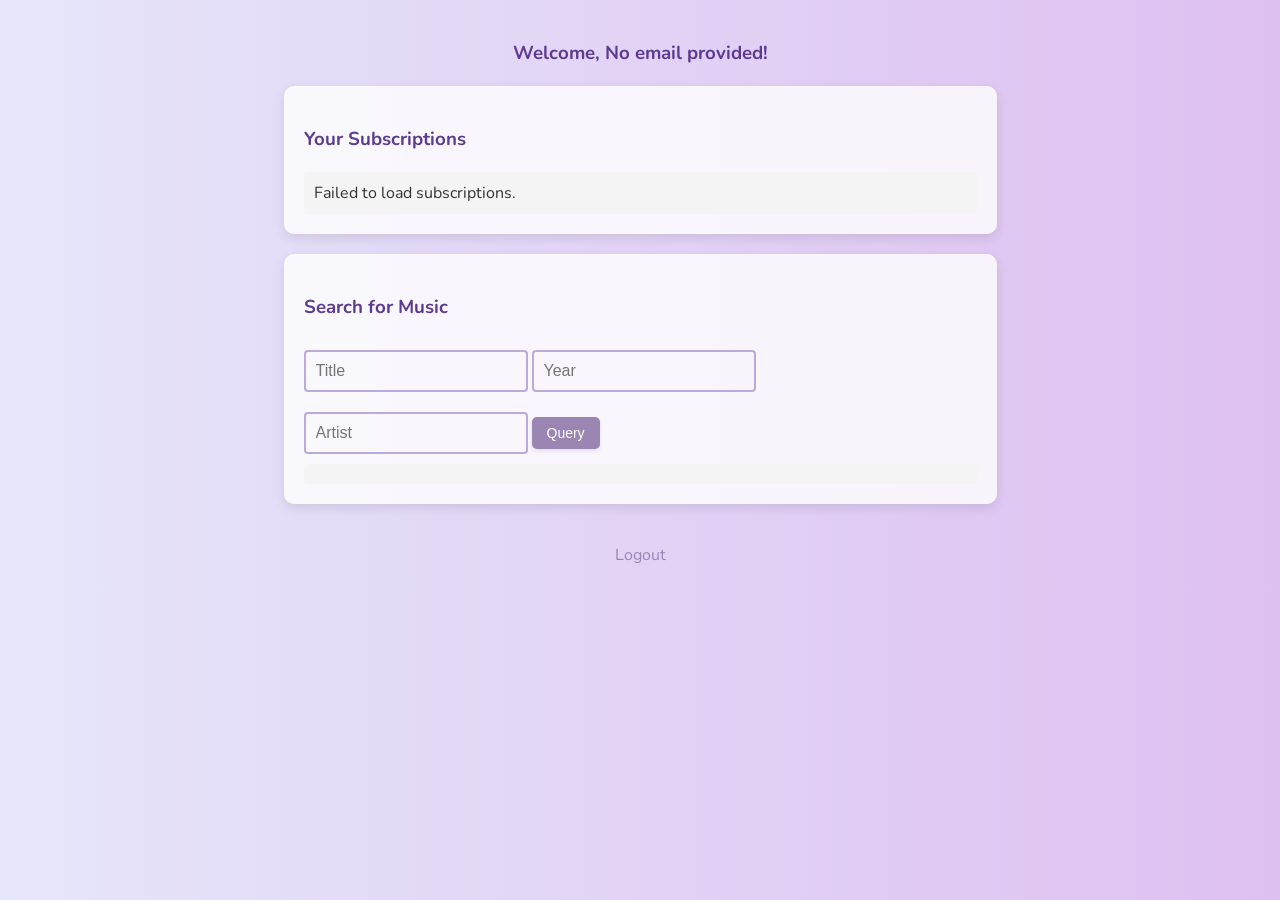
==== main.html @ 85cc28b9 "Initial commit" ====
<!DOCTYPE html>
<html lang="en">
<head>
    <meta charset="UTF-8">
    <meta name="viewport" content="width=device-width, initial-scale=1.0">
    <title>Main Page</title>
    <link href="https://fonts.googleapis.com/css2?family=Nunito:wght@300;400;700&display=swap" rel="stylesheet">
    <style>
        body {
            font-family: 'Nunito', sans-serif;
            background: linear-gradient(to right, #E6E6FA, #DEC0F1);
            color: #333;
            padding: 20px;
            margin: 0;
            display: flex;
            flex-direction: column;
            align-items: center;
        }

        h3 {
            color: #5D3B90;
            margin: 20px 0;
        }

        #userArea h3 {
            background: transparent;
            padding: 0;
            box-shadow: none;
        }

        #subscriptionArea, #queryArea {
            background: rgba(255, 255, 255, 0.8);
            padding: 20px;
            margin-bottom: 20px;
            border-radius: 10px;
            box-shadow: 0 4px 12px rgba(0,0,0,0.1);
            width: 673px;
        }

        input[type="text"], button {
            width: auto; /* Adjust based on input */
            max-width: 100%;
            padding: 10px;
            margin: 10px 0;
            border: 2px solid #BAABDA;
            border-radius: 4px;
            background: transparent;
            color: #333;
            font-size: 16px;
        }

        button {
            background-color: #9A85B3; /* Deeper lavender */
            color: white;
            border: none;
            padding: 8px 15px; /* Smaller padding */
            margin-top: 10px;
            border-radius: 5px; /* Rounded edges */
            cursor: pointer;
            transition: background-color 0.3s, transform 0.2s;
            font-size: 14px; /* Smaller font size */
            box-shadow: 0 2px 4px rgba(0, 0, 0, 0.1); /* Subtle shadow for depth */
        }
        
        button:hover {
            background-color: #837AA6; /* Even deeper lavender */
            transform: scale(1.05); /* Slightly larger on hover */
        }
        
        button:active {
            transform: scale(0.95); /* Slightly smaller when clicked */
        }
        
        a#logoutLink {
            color: #9A85B3;
            text-decoration: none;
            font-size: 16px;
            margin-top: 20px;
        }

        a#logoutLink:hover {
            text-decoration: underline;
        }

        #subscriptionsList, #queryResults {
            padding: 10px;
            background-color: #f4f4f4; /* Light gray for contrast */
            border-radius: 4px;
        }

        .musicItem {
            display: flex;
            align-items: center;
            background: white;
            padding: 10px;
            margin: 10px 0;
            border-radius: 8px;
            box-shadow: 0 2px 4px rgba(0,0,0,0.15);
            overflow: hidden; /* Keeps everything neatly contained within the card */
        }

        .musicItemImage {
            flex: 0 0 auto; /* Don't grow or shrink but based on image size */
            width: 100px; /* Fixed width for the image */
            height: 100px; /* Fixed height for the image */
            margin-right: 20px; /* Space between the image and the text */
            border-radius: 50%; /* Circular image */
            object-fit: cover; /* Ensures the image covers the area */
        }

        .musicItemInfo {
            flex: 1; /* Take up the remaining space */
        }

        .musicItem h4, .musicItem p {
            margin: 5px 0;
        }       
    </style>
</head>
<body>
    <div id="userArea">
        <h3>Welcome, <span id="userName">User</span>!</h3>
    </div>

    <div id="subscriptionArea">
        <h3>Your Subscriptions</h3>
        <div id="subscriptionsList">No subscriptions yet.</div>
    </div>

    <div id="queryArea">
        <h3>Search for Music</h3>
        <input type="text" id="title" placeholder="Title">
        <input type="text" id="year" placeholder="Year">
        <input type="text" id="artist" placeholder="Artist">
        <button onclick="queryMusic()">Query</button>
        <div id="queryResults"></div>
    </div>

    <a href="index.html" id="logoutLink">Logout</a>

    <script src="main.js"></script>
</body>
</html>
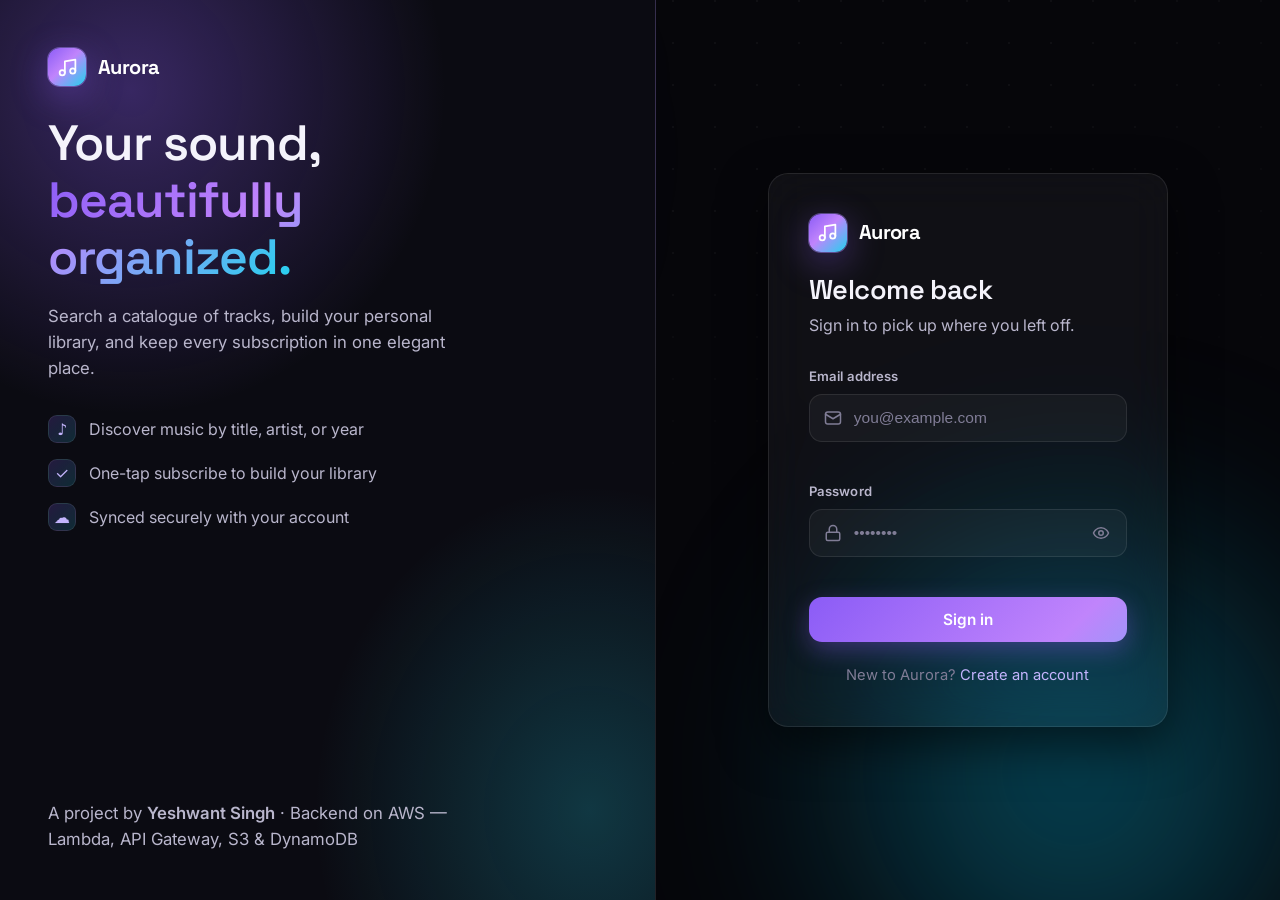
==== commit bc8e52f0: "Add files via upload Redesign: Aurora premium UI" ====
--- a/main.html
+++ b/main.html
@@ -1,143 +1,90 @@
 <!DOCTYPE html>
 <html lang="en">
 <head>
-    <meta charset="UTF-8">
-    <meta name="viewport" content="width=device-width, initial-scale=1.0">
-    <title>Main Page</title>
-    <link href="https://fonts.googleapis.com/css2?family=Nunito:wght@300;400;700&display=swap" rel="stylesheet">
-    <style>
-        body {
-            font-family: 'Nunito', sans-serif;
-            background: linear-gradient(to right, #E6E6FA, #DEC0F1);
-            color: #333;
-            padding: 20px;
-            margin: 0;
-            display: flex;
-            flex-direction: column;
-            align-items: center;
-        }
-
-        h3 {
-            color: #5D3B90;
-            margin: 20px 0;
-        }
-
-        #userArea h3 {
-            background: transparent;
-            padding: 0;
-            box-shadow: none;
-        }
-
-        #subscriptionArea, #queryArea {
-            background: rgba(255, 255, 255, 0.8);
-            padding: 20px;
-            margin-bottom: 20px;
-            border-radius: 10px;
-            box-shadow: 0 4px 12px rgba(0,0,0,0.1);
-            width: 673px;
-        }
-
-        input[type="text"], button {
-            width: auto; /* Adjust based on input */
-            max-width: 100%;
-            padding: 10px;
-            margin: 10px 0;
-            border: 2px solid #BAABDA;
-            border-radius: 4px;
-            background: transparent;
-            color: #333;
-            font-size: 16px;
-        }
-
-        button {
-            background-color: #9A85B3; /* Deeper lavender */
-            color: white;
-            border: none;
-            padding: 8px 15px; /* Smaller padding */
-            margin-top: 10px;
-            border-radius: 5px; /* Rounded edges */
-            cursor: pointer;
-            transition: background-color 0.3s, transform 0.2s;
-            font-size: 14px; /* Smaller font size */
-            box-shadow: 0 2px 4px rgba(0, 0, 0, 0.1); /* Subtle shadow for depth */
-        }
-        
-        button:hover {
-            background-color: #837AA6; /* Even deeper lavender */
-            transform: scale(1.05); /* Slightly larger on hover */
-        }
-        
-        button:active {
-            transform: scale(0.95); /* Slightly smaller when clicked */
-        }
-        
-        a#logoutLink {
-            color: #9A85B3;
-            text-decoration: none;
-            font-size: 16px;
-            margin-top: 20px;
-        }
-
-        a#logoutLink:hover {
-            text-decoration: underline;
-        }
-
-        #subscriptionsList, #queryResults {
-            padding: 10px;
-            background-color: #f4f4f4; /* Light gray for contrast */
-            border-radius: 4px;
-        }
-
-        .musicItem {
-            display: flex;
-            align-items: center;
-            background: white;
-            padding: 10px;
-            margin: 10px 0;
-            border-radius: 8px;
-            box-shadow: 0 2px 4px rgba(0,0,0,0.15);
-            overflow: hidden; /* Keeps everything neatly contained within the card */
-        }
-
-        .musicItemImage {
-            flex: 0 0 auto; /* Don't grow or shrink but based on image size */
-            width: 100px; /* Fixed width for the image */
-            height: 100px; /* Fixed height for the image */
-            margin-right: 20px; /* Space between the image and the text */
-            border-radius: 50%; /* Circular image */
-            object-fit: cover; /* Ensures the image covers the area */
-        }
-
-        .musicItemInfo {
-            flex: 1; /* Take up the remaining space */
-        }
-
-        .musicItem h4, .musicItem p {
-            margin: 5px 0;
-        }       
-    </style>
+  <meta charset="UTF-8">
+  <meta name="viewport" content="width=device-width, initial-scale=1.0">
+  <meta name="theme-color" content="#06060a">
+  <title>Aurora — Your Library</title>
+  <meta name="description" content="Search music and manage your Aurora subscriptions.">
+  <link rel="preconnect" href="https://fonts.googleapis.com">
+  <link rel="preconnect" href="https://fonts.gstatic.com" crossorigin>
+  <link href="https://fonts.googleapis.com/css2?family=Inter:wght@400;500;600;700&family=Space+Grotesk:wght@500;600;700&display=swap" rel="stylesheet">
+  <link rel="stylesheet" href="assets/css/styles.css">
 </head>
 <body>
-    <div id="userArea">
-        <h3>Welcome, <span id="userName">User</span>!</h3>
+  <a class="skip-link" href="#main">Skip to content</a>
+  <div class="aurora" aria-hidden="true"></div>
+  <div class="aurora-grid" aria-hidden="true"></div>
+
+  <!-- Top navigation -->
+  <header class="nav">
+    <a class="brand" href="main.html" aria-label="Aurora home">
+      <span class="brand-mark" id="brandMark"></span> Aurora
+    </a>
+    <div class="nav-user">
+      <div class="who" id="who">
+        <small>Signed in as</small>
+        <strong id="userName">Loading…</strong>
+      </div>
+      <div class="avatar" id="avatar" aria-hidden="true">A</div>
+      <button class="btn btn-ghost btn-sm" id="logoutBtn" type="button">
+        <svg viewBox="0 0 24 24" fill="none" stroke="currentColor" stroke-width="2" stroke-linecap="round" stroke-linejoin="round" width="16" height="16" aria-hidden="true"><path d="M9 21H5a2 2 0 0 1-2-2V5a2 2 0 0 1 2-2h4"/><path d="m16 17 5-5-5-5"/><path d="M21 12H9"/></svg>
+        Log out
+      </button>
     </div>
+  </header>
 
-    <div id="subscriptionArea">
-        <h3>Your Subscriptions</h3>
-        <div id="subscriptionsList">No subscriptions yet.</div>
-    </div>
+  <main id="main" class="container page">
+    <!-- Hero + search -->
+    <section class="hero">
+      <h1>Find your next <span class="gradient-text">favourite track</span></h1>
+      <p>Search the catalogue by title, release year, or artist — then add what you love to your library.</p>
+    </section>
 
-    <div id="queryArea">
-        <h3>Search for Music</h3>
-        <input type="text" id="title" placeholder="Title">
-        <input type="text" id="year" placeholder="Year">
-        <input type="text" id="artist" placeholder="Artist">
-        <button onclick="queryMusic()">Query</button>
-        <div id="queryResults"></div>
-    </div>
+    <form class="search-card glass" id="searchForm" role="search" aria-label="Search music">
+      <div class="search-grid">
+        <div class="field">
+          <label for="title">Title</label>
+          <input class="input no-icon" type="text" id="title" placeholder="e.g. Bohemian Rhapsody">
+        </div>
+        <div class="field">
+          <label for="year">Year</label>
+          <input class="input no-icon" type="text" id="year" inputmode="numeric" placeholder="e.g. 1975">
+        </div>
+        <div class="field">
+          <label for="artist">Artist</label>
+          <input class="input no-icon" type="text" id="artist" placeholder="e.g. Queen">
+        </div>
+        <button class="btn" id="searchBtn" type="submit">
+          <span class="btn-label">
+            <svg viewBox="0 0 24 24" fill="none" stroke="currentColor" stroke-width="2.2" stroke-linecap="round" stroke-linejoin="round" width="17" height="17" aria-hidden="true" style="margin-right:7px;vertical-align:-3px;"><circle cx="11" cy="11" r="8"/><path d="m21 21-4.3-4.3"/></svg>Search
+          </span>
+          <span class="spinner" aria-hidden="true"></span>
+        </button>
+      </div>
+    </form>
 
-    <a href="index.html" id="logoutLink">Logout</a>
+    <!-- Search results -->
+    <section class="section" id="resultsSection" hidden>
+      <div class="section-head">
+        <h2>Search results <span class="count-pill" id="resultsCount">0</span></h2>
+      </div>
+      <div class="grid" id="queryResults" aria-live="polite"></div>
+    </section>
 
-    <script src="main.js"></script>
+    <!-- Library -->
+    <section class="section" id="librarySection">
+      <div class="section-head">
+        <h2>
+          <svg viewBox="0 0 24 24" fill="none" stroke="currentColor" stroke-width="2" stroke-linecap="round" stroke-linejoin="round" width="20" height="20" aria-hidden="true"><path d="M9 18V5l12-2v13"/><circle cx="6" cy="18" r="3"/><circle cx="18" cy="16" r="3"/></svg>
+          Your library <span class="count-pill" id="libraryCount">0</span>
+        </h2>
+      </div>
+      <div class="grid" id="subscriptionsList" aria-live="polite"></div>
+    </section>
+  </main>
+
+  <script src="assets/js/config.js"></script>
+  <script src="assets/js/main.js"></script>
 </body>
 </html>
--- a/assets/css/styles.css
+++ b/assets/css/styles.css
@@ -0,0 +1,627 @@
+/* ============================================================
+   Aurora — Music Subscriptions
+   Premium dark design system
+   ============================================================ */
+
+/* ---------- Design tokens ---------- */
+:root {
+  /* Surfaces */
+  --bg-0: #06060a;
+  --bg-1: #0b0b12;
+  --bg-2: #101019;
+  --surface: rgba(255, 255, 255, 0.045);
+  --surface-2: rgba(255, 255, 255, 0.07);
+  --surface-3: rgba(255, 255, 255, 0.10);
+  --border: rgba(255, 255, 255, 0.09);
+  --border-strong: rgba(255, 255, 255, 0.16);
+
+  /* Text */
+  --text: #f4f3fb;
+  --text-dim: #b9b6cc;
+  --text-mute: #807d96;
+
+  /* Brand (lavender lineage, elevated) */
+  --accent: #a78bfa;
+  --accent-strong: #8b5cf6;
+  --accent-soft: #c4b5fd;
+  --cyan: #22d3ee;
+  --pink: #f472b6;
+  --grad: linear-gradient(135deg, #8b5cf6 0%, #c084fc 45%, #22d3ee 100%);
+  --grad-soft: linear-gradient(135deg, rgba(139,92,246,0.20), rgba(34,211,238,0.16));
+
+  /* Status */
+  --success: #34d399;
+  --danger: #fb7185;
+  --warning: #fbbf24;
+
+  /* Effects */
+  --radius: 20px;
+  --radius-sm: 13px;
+  --radius-pill: 999px;
+  --shadow-sm: 0 4px 16px rgba(0, 0, 0, 0.35);
+  --shadow: 0 18px 48px rgba(0, 0, 0, 0.55);
+  --glow: 0 0 0 1px rgba(167, 139, 250, 0.45), 0 10px 36px rgba(139, 92, 246, 0.40);
+  --ring: 0 0 0 3px rgba(167, 139, 250, 0.45);
+
+  --ease: cubic-bezier(0.22, 1, 0.36, 1);
+  --speed: 0.35s;
+}
+
+/* ---------- Reset ---------- */
+*, *::before, *::after { box-sizing: border-box; }
+html { -webkit-text-size-adjust: 100%; scroll-behavior: smooth; }
+body {
+  margin: 0;
+  min-height: 100vh;
+  font-family: 'Inter', system-ui, -apple-system, sans-serif;
+  color: var(--text);
+  background: var(--bg-0);
+  line-height: 1.55;
+  -webkit-font-smoothing: antialiased;
+  text-rendering: optimizeLegibility;
+  overflow-x: hidden;
+}
+h1, h2, h3, h4 {
+  font-family: 'Space Grotesk', 'Inter', sans-serif;
+  font-weight: 600;
+  letter-spacing: -0.02em;
+  line-height: 1.15;
+  margin: 0;
+}
+p { margin: 0; }
+a { color: var(--accent-soft); text-decoration: none; transition: color var(--speed) var(--ease); }
+a:hover { color: #fff; }
+img { display: block; max-width: 100%; }
+button { font-family: inherit; cursor: pointer; }
+
+/* ---------- Animated aurora background ---------- */
+.aurora {
+  position: fixed;
+  inset: 0;
+  z-index: -2;
+  background: var(--bg-0);
+  overflow: hidden;
+}
+.aurora::before,
+.aurora::after {
+  content: "";
+  position: absolute;
+  width: 60vmax;
+  height: 60vmax;
+  border-radius: 50%;
+  filter: blur(90px);
+  opacity: 0.55;
+  will-change: transform;
+}
+.aurora::before {
+  background: radial-gradient(circle at center, #7c3aed, transparent 60%);
+  top: -18vmax; left: -12vmax;
+  animation: drift1 22s var(--ease) infinite alternate;
+}
+.aurora::after {
+  background: radial-gradient(circle at center, #0891b2, transparent 60%);
+  bottom: -20vmax; right: -14vmax;
+  animation: drift2 26s var(--ease) infinite alternate;
+}
+.aurora-grid {
+  position: fixed;
+  inset: 0;
+  z-index: -1;
+  background-image:
+    radial-gradient(circle at 1px 1px, rgba(255,255,255,0.04) 1px, transparent 0);
+  background-size: 42px 42px;
+  mask-image: radial-gradient(ellipse 80% 60% at 50% 0%, #000 40%, transparent 100%);
+  pointer-events: none;
+}
+@keyframes drift1 {
+  to { transform: translate(18vmax, 12vmax) scale(1.2); }
+}
+@keyframes drift2 {
+  to { transform: translate(-16vmax, -10vmax) scale(1.15); }
+}
+
+/* ---------- Reusable bits ---------- */
+.glass {
+  background: var(--surface);
+  border: 1px solid var(--border);
+  border-radius: var(--radius);
+  backdrop-filter: blur(22px) saturate(140%);
+  -webkit-backdrop-filter: blur(22px) saturate(140%);
+  box-shadow: var(--shadow);
+}
+.brand {
+  display: inline-flex;
+  align-items: center;
+  gap: 12px;
+  font-family: 'Space Grotesk', sans-serif;
+  font-weight: 700;
+  font-size: 1.25rem;
+  letter-spacing: -0.03em;
+  color: #fff;
+}
+.brand-mark {
+  width: 38px; height: 38px;
+  display: grid; place-items: center;
+  border-radius: 12px;
+  background: var(--grad);
+  box-shadow: var(--glow);
+  flex: 0 0 auto;
+}
+.brand-mark svg { width: 21px; height: 21px; }
+.gradient-text {
+  background: var(--grad);
+  -webkit-background-clip: text;
+  background-clip: text;
+  color: transparent;
+}
+
+/* Skip link (a11y) */
+.skip-link {
+  position: absolute;
+  left: 14px; top: -60px;
+  z-index: 2000;
+  padding: 10px 18px;
+  border-radius: 10px;
+  background: var(--accent-strong);
+  color: #fff;
+  font-weight: 600;
+  transition: top 0.2s var(--ease);
+}
+.skip-link:focus { top: 14px; color: #fff; }
+
+/* ---------- Buttons ---------- */
+.btn {
+  position: relative;
+  display: inline-flex;
+  align-items: center;
+  justify-content: center;
+  gap: 9px;
+  border: none;
+  border-radius: var(--radius-sm);
+  padding: 13px 22px;
+  font-size: 0.96rem;
+  font-weight: 600;
+  color: #fff;
+  background: var(--grad);
+  background-size: 180% 180%;
+  box-shadow: 0 8px 24px rgba(139, 92, 246, 0.35);
+  transition: transform var(--speed) var(--ease), box-shadow var(--speed) var(--ease), background-position var(--speed) var(--ease), filter var(--speed) var(--ease);
+  overflow: hidden;
+}
+.btn:hover { transform: translateY(-2px); box-shadow: var(--glow); background-position: 100% 0; }
+.btn:active { transform: translateY(0) scale(0.98); }
+.btn[disabled] { opacity: 0.65; cursor: not-allowed; transform: none; filter: saturate(0.7); }
+.btn-full { width: 100%; }
+
+.btn-ghost {
+  background: var(--surface-2);
+  box-shadow: inset 0 0 0 1px var(--border);
+  color: var(--text);
+}
+.btn-ghost:hover {
+  background: var(--surface-3);
+  box-shadow: inset 0 0 0 1px var(--border-strong);
+}
+.btn-danger {
+  background: linear-gradient(135deg, #f43f5e, #fb7185);
+  box-shadow: 0 8px 24px rgba(244, 63, 94, 0.3);
+}
+.btn-sm { padding: 9px 16px; font-size: 0.85rem; border-radius: 10px; }
+
+/* spinner inside buttons */
+.btn .spinner { width: 17px; height: 17px; display: none; }
+.btn.loading .btn-label { visibility: hidden; }
+.btn.loading .spinner { display: block; position: absolute; }
+.spinner {
+  border: 2.5px solid rgba(255,255,255,0.35);
+  border-top-color: #fff;
+  border-radius: 50%;
+  animation: spin 0.7s linear infinite;
+}
+@keyframes spin { to { transform: rotate(360deg); } }
+
+/* ---------- Form fields ---------- */
+.field { margin-bottom: 18px; }
+.field > label {
+  display: block;
+  font-size: 0.82rem;
+  font-weight: 600;
+  color: var(--text-dim);
+  margin-bottom: 8px;
+  letter-spacing: 0.01em;
+}
+.input-wrap { position: relative; display: flex; align-items: center; }
+.input-wrap .leading-icon {
+  position: absolute; left: 15px;
+  width: 18px; height: 18px;
+  color: var(--text-mute);
+  pointer-events: none;
+}
+.input {
+  width: 100%;
+  padding: 14px 16px 14px 44px;
+  font-size: 0.97rem;
+  color: var(--text);
+  background: rgba(255, 255, 255, 0.04);
+  border: 1px solid var(--border);
+  border-radius: var(--radius-sm);
+  transition: border-color var(--speed) var(--ease), box-shadow var(--speed) var(--ease), background var(--speed) var(--ease);
+}
+.input::placeholder { color: var(--text-mute); }
+.input:hover { border-color: var(--border-strong); }
+.input:focus {
+  outline: none;
+  border-color: var(--accent);
+  background: rgba(255, 255, 255, 0.06);
+  box-shadow: var(--ring);
+}
+.input.no-icon { padding-left: 16px; }
+.input[aria-invalid="true"] {
+  border-color: var(--danger);
+  box-shadow: 0 0 0 3px rgba(251, 113, 133, 0.3);
+}
+.toggle-pass {
+  position: absolute; right: 8px;
+  display: grid; place-items: center;
+  width: 36px; height: 36px;
+  border: none; background: transparent;
+  color: var(--text-mute);
+  border-radius: 9px;
+  transition: color var(--speed) var(--ease), background var(--speed) var(--ease);
+}
+.toggle-pass:hover { color: var(--text); background: var(--surface-2); }
+.toggle-pass:focus-visible { outline: none; box-shadow: var(--ring); color: var(--text); }
+
+.field-msg {
+  display: block;
+  min-height: 1.1em;
+  margin-top: 7px;
+  font-size: 0.8rem;
+  color: var(--danger);
+}
+
+/* Password strength meter */
+.strength { margin-top: 10px; }
+.strength-bar {
+  height: 6px;
+  border-radius: 999px;
+  background: var(--surface-3);
+  overflow: hidden;
+}
+.strength-bar > span {
+  display: block; height: 100%; width: 0;
+  border-radius: 999px;
+  transition: width var(--speed) var(--ease), background var(--speed) var(--ease);
+}
+.strength-label { font-size: 0.76rem; color: var(--text-mute); margin-top: 6px; display: block; }
+
+/* ---------- Auth split layout ---------- */
+.auth {
+  display: grid;
+  grid-template-columns: 1.05fr 1fr;
+  min-height: 100vh;
+}
+.auth-brand {
+  position: relative;
+  display: flex;
+  flex-direction: column;
+  justify-content: space-between;
+  padding: 48px;
+  overflow: hidden;
+  background:
+    radial-gradient(80% 60% at 20% 10%, rgba(139,92,246,0.35), transparent 60%),
+    radial-gradient(70% 60% at 90% 90%, rgba(34,211,238,0.22), transparent 60%),
+    var(--bg-1);
+  border-right: 1px solid var(--border);
+}
+.auth-brand-inner { position: relative; z-index: 2; max-width: 460px; }
+.auth-brand h1 {
+  font-size: clamp(2rem, 4vw, 3.1rem);
+  margin: 28px 0 18px;
+}
+.auth-brand p { color: var(--text-dim); font-size: 1.05rem; max-width: 40ch; }
+.auth-features { list-style: none; padding: 0; margin: 34px 0 0; display: grid; gap: 16px; }
+.auth-features li { display: flex; gap: 13px; align-items: center; color: var(--text-dim); }
+.auth-features .tick {
+  flex: 0 0 auto;
+  width: 28px; height: 28px;
+  display: grid; place-items: center;
+  border-radius: 9px;
+  background: var(--grad-soft);
+  color: var(--accent-soft);
+  border: 1px solid var(--border);
+}
+.auth-foot { position: relative; z-index: 2; color: var(--text-mute); font-size: 0.85rem; }
+
+/* Equalizer animation in brand panel */
+.equalizer { display: flex; align-items: flex-end; gap: 6px; height: 60px; margin-top: 8px; }
+.equalizer span {
+  width: 7px; border-radius: 6px;
+  background: var(--grad);
+  animation: eq 1.4s var(--ease) infinite;
+}
+.equalizer span:nth-child(1) { animation-delay: -0.2s; }
+.equalizer span:nth-child(2) { animation-delay: -0.6s; }
+.equalizer span:nth-child(3) { animation-delay: -0.1s; }
+.equalizer span:nth-child(4) { animation-delay: -0.8s; }
+.equalizer span:nth-child(5) { animation-delay: -0.4s; }
+.equalizer span:nth-child(6) { animation-delay: -0.5s; }
+@keyframes eq { 0%,100% { height: 18%; } 50% { height: 100%; } }
+
+.auth-form-wrap {
+  display: flex;
+  align-items: center;
+  justify-content: center;
+  padding: 40px 28px;
+}
+.auth-card {
+  width: 100%;
+  max-width: 400px;
+  padding: 40px;
+  animation: rise 0.7s var(--ease) both;
+}
+.auth-card h2 { font-size: 1.7rem; margin-bottom: 8px; }
+.auth-card .sub { color: var(--text-dim); margin-bottom: 28px; }
+.auth-alt { text-align: center; margin-top: 22px; color: var(--text-mute); font-size: 0.92rem; }
+@keyframes rise { from { opacity: 0; transform: translateY(22px); } to { opacity: 1; transform: none; } }
+
+/* ---------- App shell / nav ---------- */
+.nav {
+  position: sticky;
+  top: 0;
+  z-index: 100;
+  display: flex;
+  align-items: center;
+  justify-content: space-between;
+  gap: 16px;
+  padding: 14px 24px;
+  background: rgba(11, 11, 18, 0.72);
+  backdrop-filter: blur(18px) saturate(140%);
+  -webkit-backdrop-filter: blur(18px) saturate(140%);
+  border-bottom: 1px solid var(--border);
+}
+.nav-user { display: flex; align-items: center; gap: 14px; }
+.avatar {
+  width: 40px; height: 40px;
+  display: grid; place-items: center;
+  border-radius: 50%;
+  background: var(--grad);
+  color: #fff; font-weight: 700;
+  box-shadow: var(--glow);
+  flex: 0 0 auto;
+  text-transform: uppercase;
+}
+.nav-user .who { line-height: 1.2; }
+.nav-user .who small { display: block; color: var(--text-mute); font-size: 0.74rem; }
+.nav-user .who strong { font-size: 0.96rem; font-weight: 600; }
+
+.container { max-width: 1120px; margin: 0 auto; padding: 0 24px; }
+.page { padding: 36px 0 80px; }
+
+/* Hero / search */
+.hero { text-align: center; padding: 30px 0 8px; animation: rise 0.6s var(--ease) both; }
+.hero h1 { font-size: clamp(1.9rem, 4vw, 2.9rem); margin-bottom: 10px; }
+.hero p { color: var(--text-dim); max-width: 52ch; margin: 0 auto; }
+
+.search-card { margin: 26px auto 0; max-width: 880px; padding: 22px; }
+.search-grid {
+  display: grid;
+  grid-template-columns: 2fr 1fr 1.5fr auto;
+  gap: 12px;
+  align-items: end;
+}
+.search-grid .field { margin: 0; }
+
+/* Section heading */
+.section { margin-top: 48px; animation: rise 0.6s var(--ease) both; }
+.section-head {
+  display: flex;
+  align-items: center;
+  justify-content: space-between;
+  gap: 14px;
+  margin-bottom: 18px;
+}
+.section-head h2 { font-size: 1.4rem; display: flex; align-items: center; gap: 11px; }
+.count-pill {
+  font-family: 'Inter', sans-serif;
+  font-size: 0.78rem; font-weight: 600;
+  color: var(--accent-soft);
+  background: var(--grad-soft);
+  border: 1px solid var(--border);
+  padding: 3px 11px; border-radius: var(--radius-pill);
+}
+
+/* ---------- Music card grid ---------- */
+.grid {
+  display: grid;
+  grid-template-columns: repeat(auto-fill, minmax(220px, 1fr));
+  gap: 18px;
+}
+.card {
+  position: relative;
+  display: flex;
+  flex-direction: column;
+  border-radius: var(--radius);
+  background: var(--surface);
+  border: 1px solid var(--border);
+  overflow: hidden;
+  transition: transform var(--speed) var(--ease), border-color var(--speed) var(--ease), box-shadow var(--speed) var(--ease);
+  animation: rise 0.5s var(--ease) both;
+}
+.card:hover {
+  transform: translateY(-6px);
+  border-color: var(--border-strong);
+  box-shadow: var(--shadow);
+}
+.card-art {
+  position: relative;
+  aspect-ratio: 1 / 1;
+  overflow: hidden;
+  background: linear-gradient(135deg, #1c1830, #0f1626);
+}
+.card-art img {
+  width: 100%; height: 100%;
+  object-fit: cover;
+  transition: transform 0.6s var(--ease);
+}
+.card:hover .card-art img { transform: scale(1.06); }
+.art-fallback {
+  position: absolute; inset: 0;
+  display: grid; place-items: center;
+  font-family: 'Space Grotesk', sans-serif;
+  font-size: 2.6rem; font-weight: 700;
+  color: #fff;
+  background: var(--grad);
+  text-transform: uppercase;
+}
+.card-art::after {
+  content: "";
+  position: absolute; inset: 0;
+  background: linear-gradient(to top, rgba(6,6,10,0.85), transparent 55%);
+  opacity: 0; transition: opacity var(--speed) var(--ease);
+}
+.card:hover .card-art::after { opacity: 1; }
+.card-body { padding: 15px 16px 17px; display: flex; flex-direction: column; gap: 4px; flex: 1; }
+.card-title {
+  font-size: 1.02rem; font-weight: 600;
+  color: #fff;
+  display: -webkit-box; -webkit-line-clamp: 1; -webkit-box-orient: vertical; overflow: hidden;
+}
+.card-artist { color: var(--accent-soft); font-size: 0.88rem; font-weight: 500; }
+.card-year { color: var(--text-mute); font-size: 0.8rem; }
+.card-actions { margin-top: 12px; }
+.card-actions .btn { width: 100%; }
+
+/* Badge on subscribed cards */
+.badge {
+  position: absolute; top: 12px; left: 12px;
+  z-index: 2;
+  display: inline-flex; align-items: center; gap: 5px;
+  padding: 5px 10px;
+  font-size: 0.72rem; font-weight: 600;
+  color: #fff;
+  background: rgba(6,6,10,0.6);
+  border: 1px solid var(--border-strong);
+  border-radius: var(--radius-pill);
+  backdrop-filter: blur(8px);
+}
+
+/* ---------- Skeleton loaders ---------- */
+.skeleton .sk {
+  background: linear-gradient(100deg, var(--surface) 30%, var(--surface-3) 50%, var(--surface) 70%);
+  background-size: 220% 100%;
+  animation: shimmer 1.3s linear infinite;
+  border-radius: 8px;
+}
+.skeleton .sk-art { aspect-ratio: 1/1; border-radius: 0; }
+.skeleton .sk-line { height: 13px; margin: 10px 16px 0; }
+.skeleton .sk-line.short { width: 55%; }
+.skeleton .sk-btn { height: 38px; margin: 14px 16px 16px; border-radius: 10px; }
+@keyframes shimmer { to { background-position: -220% 0; } }
+
+/* ---------- Empty / error states ---------- */
+.state {
+  text-align: center;
+  padding: 54px 24px;
+  border: 1px dashed var(--border-strong);
+  border-radius: var(--radius);
+  background: rgba(255,255,255,0.02);
+}
+.state .state-icon {
+  width: 66px; height: 66px;
+  margin: 0 auto 18px;
+  display: grid; place-items: center;
+  border-radius: 20px;
+  background: var(--grad-soft);
+  color: var(--accent-soft);
+  border: 1px solid var(--border);
+}
+.state h3 { font-size: 1.2rem; margin-bottom: 7px; }
+.state p { color: var(--text-mute); max-width: 42ch; margin: 0 auto; }
+
+/* ---------- Toasts ---------- */
+.toast-stack {
+  position: fixed;
+  top: 18px; right: 18px;
+  z-index: 3000;
+  display: flex; flex-direction: column; gap: 12px;
+  width: min(360px, calc(100vw - 36px));
+}
+.toast {
+  display: flex; align-items: flex-start; gap: 12px;
+  padding: 14px 16px;
+  border-radius: 14px;
+  background: rgba(20, 20, 30, 0.86);
+  border: 1px solid var(--border-strong);
+  backdrop-filter: blur(18px);
+  box-shadow: var(--shadow);
+  color: var(--text);
+  animation: toastIn 0.45s var(--ease) both;
+}
+.toast.out { animation: toastOut 0.4s var(--ease) forwards; }
+.toast .ti {
+  flex: 0 0 auto;
+  width: 26px; height: 26px;
+  display: grid; place-items: center;
+  border-radius: 8px;
+}
+.toast.success .ti { background: rgba(52, 211, 153, 0.18); color: var(--success); }
+.toast.error .ti { background: rgba(251, 113, 133, 0.18); color: var(--danger); }
+.toast.info .ti { background: var(--grad-soft); color: var(--accent-soft); }
+.toast .tc { flex: 1; }
+.toast .tt { font-weight: 600; font-size: 0.92rem; }
+.toast .td { color: var(--text-dim); font-size: 0.84rem; margin-top: 2px; }
+.toast .tx {
+  border: none; background: transparent; color: var(--text-mute);
+  cursor: pointer; padding: 2px; border-radius: 6px; line-height: 0;
+}
+.toast .tx:hover { color: var(--text); }
+@keyframes toastIn { from { opacity: 0; transform: translateX(40px) scale(0.96); } to { opacity: 1; transform: none; } }
+@keyframes toastOut { to { opacity: 0; transform: translateX(40px) scale(0.96); } }
+
+/* ---------- Focus visibility (a11y) ---------- */
+:focus-visible { outline: none; box-shadow: var(--ring); border-radius: 8px; }
+.btn:focus-visible { box-shadow: var(--ring), 0 8px 24px rgba(139,92,246,0.35); }
+
+/* Screen-reader only */
+.sr-only {
+  position: absolute; width: 1px; height: 1px;
+  padding: 0; margin: -1px; overflow: hidden;
+  clip: rect(0,0,0,0); white-space: nowrap; border: 0;
+}
+
+/* ---------- Responsive ---------- */
+@media (max-width: 920px) {
+  .auth { grid-template-columns: 1fr; }
+  .auth-brand { display: none; }
+  .auth-brand.compact {
+    display: flex; min-height: auto; padding: 30px 28px;
+    border-right: none; border-bottom: 1px solid var(--border);
+  }
+}
+@media (max-width: 760px) {
+  .search-grid { grid-template-columns: 1fr 1fr; }
+  .search-grid .field:first-child { grid-column: 1 / -1; }
+  .search-grid .btn { grid-column: 1 / -1; }
+  .grid { grid-template-columns: repeat(auto-fill, minmax(150px, 1fr)); gap: 14px; }
+  .nav-user .who { display: none; }
+  .page { padding: 24px 0 64px; }
+}
+@media (max-width: 460px) {
+  .container { padding: 0 16px; }
+  .auth-form-wrap { padding: 28px 18px; }
+  .auth-card { padding: 28px 22px; }
+  .grid { grid-template-columns: repeat(2, 1fr); }
+  .card-art { aspect-ratio: 1/1; }
+}
+
+/* ---------- Reduced motion ---------- */
+@media (prefers-reduced-motion: reduce) {
+  *, *::before, *::after {
+    animation-duration: 0.001ms !important;
+    animation-iteration-count: 1 !important;
+    transition-duration: 0.001ms !important;
+    scroll-behavior: auto !important;
+  }
+  .aurora::before, .aurora::after { animation: none; }
+}
